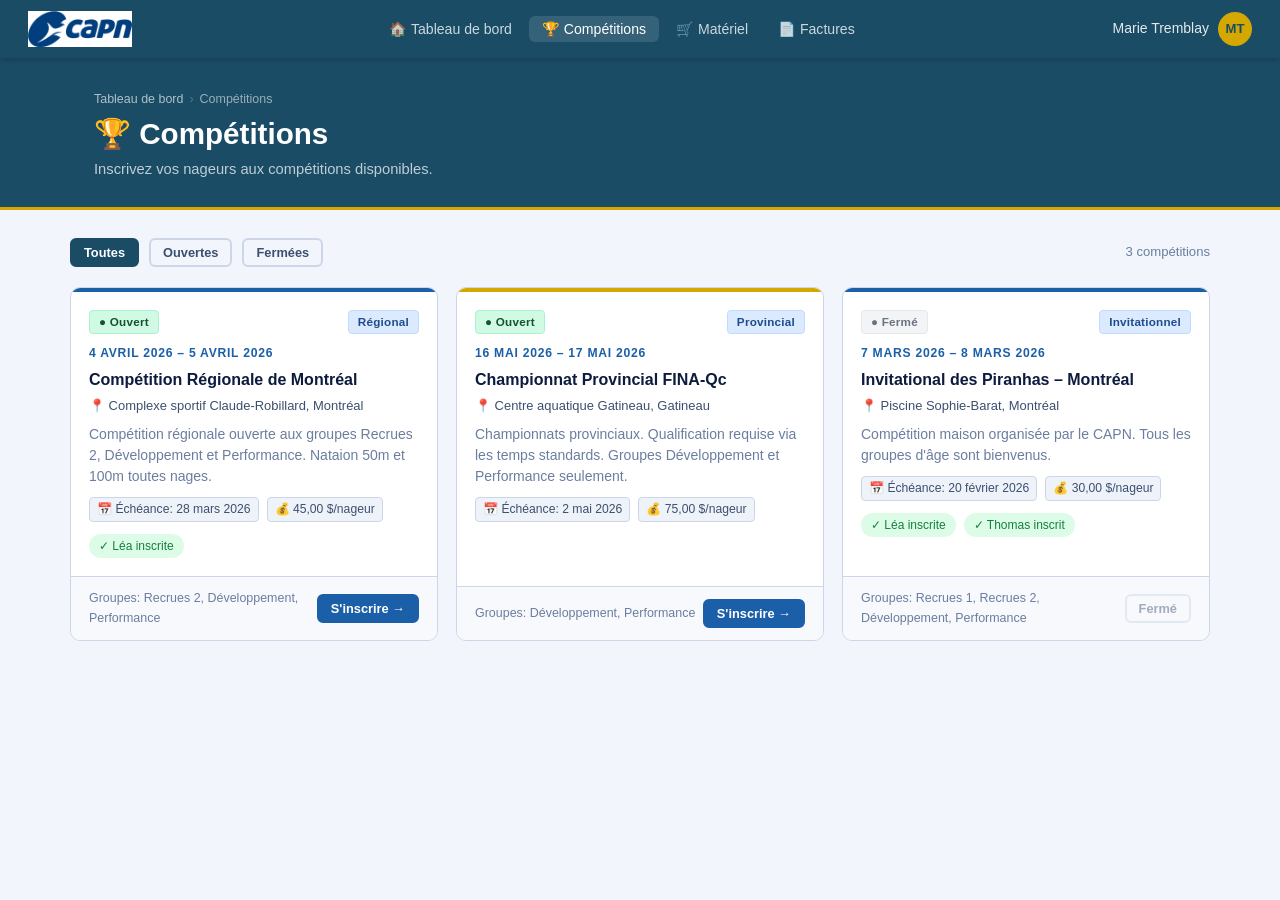
==== competitions.html @ 6d2fcdcb "Initial prototype commitment" ====
<!DOCTYPE html>
<html lang="fr">
<head>
  <meta charset="UTF-8" />
  <meta name="viewport" content="width=device-width, initial-scale=1.0" />
  <title>CAPN – Compétitions</title>
  <link rel="stylesheet" href="styles.css" />
</head>
<body>

<nav class="navbar">
  <a href="dashboard-parent.html" class="navbar-brand">
    <img src="image.png" alt="CAPN" class="navbar-logo" onerror="this.alt='🐟'; this.style.fontSize='1.5rem';" />
  </a>
  <ul class="navbar-nav">
    <li><a href="dashboard-parent.html">🏠 Tableau de bord</a></li>
    <li><a href="competitions.html" class="active">🏆 Compétitions</a></li>
    <li><a href="materiel.html">🛒 Matériel</a></li>
    <li><a href="facture.html">📄 Factures</a></li>
  </ul>
  <div class="navbar-user">
    <span class="text-sm">Marie Tremblay</span>
    <div class="avatar">MT</div>
  </div>
</nav>

<div class="page-header">
  <div class="container">
    <div class="breadcrumb">
      <a href="dashboard-parent.html">Tableau de bord</a>
      <span class="breadcrumb-sep">›</span>
      <span>Compétitions</span>
    </div>
    <h1>🏆 Compétitions</h1>
    <p>Inscrivez vos nageurs aux compétitions disponibles.</p>
  </div>
</div>

<div class="container section">
  <!-- Filtres -->
  <div style="display:flex; gap:10px; margin-bottom:20px; flex-wrap:wrap; align-items:center;">
    <button class="btn btn-navy btn-sm active-filter" onclick="filterComps('tout')" id="f-tout">Toutes</button>
    <button class="btn btn-ghost btn-sm" onclick="filterComps('ouvert')" id="f-ouvert">Ouvertes</button>
    <button class="btn btn-ghost btn-sm" onclick="filterComps('fermé')" id="f-ferme">Fermées</button>
    <div style="margin-left:auto; font-size:.82rem; color:var(--text-light);" id="filter-label">3 compétitions</div>
  </div>

  <div class="grid-3" id="competitions-grid">
    <div style="grid-column:1/-1; text-align:center; padding:40px; color:var(--text-light);">Chargement…</div>
  </div>
</div>

<!-- Modal: Inscription à une compétition -->
<div class="modal-overlay" id="modal-inscription">
  <div class="modal" style="max-width:560px;">
    <div class="modal-header">
      <h3>S'inscrire à la compétition</h3>
      <button class="modal-close" onclick="closeModal()">✕</button>
    </div>
    <div class="modal-body" id="modal-body">
      <!-- Rempli dynamiquement -->
    </div>
    <div class="modal-footer">
      <button class="btn btn-ghost" onclick="closeModal()">Annuler</button>
      <button class="btn btn-primary" id="btn-confirmer" onclick="confirmerInscription()">Confirmer l'inscription</button>
    </div>
  </div>
</div>

<!-- Modal: Confirmation -->
<div class="modal-overlay" id="modal-confirm">
  <div class="modal" style="max-width:460px;">
    <div class="modal-header">
      <h3>✅ Inscription confirmée</h3>
      <button class="modal-close" onclick="closeModal2()">✕</button>
    </div>
    <div class="modal-body" id="confirm-body"></div>
    <div class="modal-footer">
      <a href="epreuves.html" class="btn btn-primary" id="btn-epreuves-link">Choisir les épreuves →</a>
      <button class="btn btn-ghost" onclick="closeModal2(); location.reload();">Fermer</button>
    </div>
  </div>
</div>

<div class="toast-container" id="toast-container"></div>

<script src="mock-data.js"></script>
<script>
let allComps = [];
let selectedNageur = null;
let selectedComp = null;

async function loadComps() {
  allComps = await API.getCompetitions();
  renderComps(allComps);
}

function renderComps(list) {
  document.getElementById('filter-label').textContent = list.length + ' compétition' + (list.length > 1 ? 's' : '');
  const grid = document.getElementById('competitions-grid');
  if (!list.length) {
    grid.innerHTML = '<div style="grid-column:1/-1; text-align:center; padding:40px; color:var(--text-light);">Aucune compétition trouvée.</div>';
    return;
  }
  grid.innerHTML = list.map(c => {
    const isOpen = c.statut === 'ouvert';
    const leaOk  = c.inscription_nageur['n001'] === 'inscrit';
    const thomOk = c.inscription_nageur['n002'] === 'inscrit';

    return `
    <div class="comp-card ${c.niveau === 'Provincial' ? 'gold-accent' : ''}">
      <div class="comp-card-accent"></div>
      <div class="comp-card-body">
        <div style="display:flex; justify-content:space-between; align-items:flex-start; gap:8px; margin-bottom:10px;">
          <span class="badge ${isOpen ? 'badge-open' : 'badge-closed'}">${isOpen ? '● Ouvert' : '● Fermé'}</span>
          <span class="badge badge-info">${c.niveau}</span>
        </div>
        <div class="comp-date">${formatDate(c.date_debut)}${c.date_fin !== c.date_debut ? ' – ' + formatDate(c.date_fin) : ''}</div>
        <div class="comp-title">${c.nom}</div>
        <div class="comp-location">📍 ${c.lieu}</div>
        <p class="text-sm text-muted mt-8" style="line-height:1.5;">${c.description}</p>
        <div class="comp-meta">
          <div class="comp-meta-item">📅 Échéance: ${formatDate(c.echeance_inscription)}</div>
          <div class="comp-meta-item">💰 ${formatMoney(c.cout)}/nageur</div>
        </div>
        <div style="margin-top:12px; display:flex; gap:8px; flex-wrap:wrap;">
          ${leaOk  ? '<span style="font-size:.75rem; background:var(--success-bg); color:var(--success); padding:3px 10px; border-radius:20px;">✓ Léa inscrite</span>' : ''}
          ${thomOk ? '<span style="font-size:.75rem; background:var(--success-bg); color:var(--success); padding:3px 10px; border-radius:20px;">✓ Thomas inscrit</span>' : ''}
        </div>
      </div>
      <div class="comp-card-footer">
        <div style="font-size:.78rem; color:var(--text-light);">Groupes: ${c.groupes_eligible.join(', ')}</div>
        ${isOpen
          ? `<button class="btn btn-primary btn-sm" onclick="openInscription('${c.id}')">S'inscrire →</button>`
          : `<button class="btn btn-ghost btn-sm" disabled>Fermé</button>`
        }
      </div>
    </div>`;
  }).join('');
}

function filterComps(type) {
  ['tout','ouvert','ferme'].forEach(k => {
    const b = document.getElementById('f-' + k);
    b.className = 'btn btn-sm ' + (k === type ? 'btn-navy' : 'btn-ghost');
  });
  const filtered = type === 'tout' ? allComps : allComps.filter(c => c.statut === type);
  renderComps(filtered);
}

function openInscription(compId) {
  selectedComp = allComps.find(c => c.id === compId);
  if (!selectedComp) return;
  const body = document.getElementById('modal-body');
  const nageurs = CURRENT_USER.enfants.filter(n => selectedComp.groupes_eligible.includes(n.groupe));

  body.innerHTML = `
    <div style="display:flex; flex-direction:column; gap:16px;">
      <div class="alert alert-info">
        <span class="alert-icon">📅</span>
        <div>
          <strong>${selectedComp.nom}</strong><br/>
          ${formatDate(selectedComp.date_debut)} · ${selectedComp.lieu}<br/>
          <strong>Échéance d'inscription : ${formatDate(selectedComp.echeance_inscription)}</strong>
        </div>
      </div>

      <div class="form-group">
        <label class="form-label">Sélectionner le(s) nageur(s) <span class="required">*</span></label>
        <div style="display:flex; flex-direction:column; gap:8px;" id="nageur-checkboxes">
          ${nageurs.length === 0
            ? '<div class="alert alert-warning"><span class="alert-icon">⚠️</span><div>Aucun de vos nageurs n\'est éligible à cette compétition (groupe requis: ' + selectedComp.groupes_eligible.join(', ') + ').</div></div>'
            : nageurs.map(n => {
                const dejaInscrit = selectedComp.inscription_nageur[n.id] === 'inscrit';
                return `
                  <label class="check-group ${dejaInscrit ? 'selected' : ''}" style="${dejaInscrit ? 'opacity:.7;pointer-events:none;' : ''}">
                    <input type="checkbox" value="${n.id}" ${dejaInscrit ? 'checked disabled' : ''} onchange="updateNageurSelection(this)"/>
                    <div>
                      <div style="font-weight:600;">${n.prenom} ${n.nom}</div>
                      <div class="text-xs text-muted">${n.age} ans · ${n.groupe} ${dejaInscrit ? '· <span style="color:var(--success)">✓ Déjà inscrit(e)</span>' : ''}</div>
                    </div>
                    <div style="margin-left:auto; font-weight:700; color:var(--capn-teal);">${formatMoney(selectedComp.cout)}</div>
                  </label>`;
              }).join('')
          }
        </div>
      </div>

      <div class="alert alert-warning">
        <span class="alert-icon">💳</span>
        <div>Une facture sera générée et envoyée à votre courriel. Le paiement devra être effectué avant l'échéance.</div>
      </div>
    </div>`;

  document.getElementById('modal-inscription').classList.add('open');
}

function updateNageurSelection(cb) {
  const label = cb.closest('.check-group');
  label.classList.toggle('selected', cb.checked);
}

async function confirmerInscription() {
  const checked = [...document.querySelectorAll('#nageur-checkboxes input:checked:not(:disabled)')];
  if (!checked.length) { showToast('Veuillez sélectionner au moins un nageur.', 'error'); return; }
  const btn = document.getElementById('btn-confirmer');
  setLoading(btn, true);
  const results = [];
  for (const cb of checked) {
    const r = await API.inscrireCompetition(selectedComp.id, cb.value);
    const nageur = CURRENT_USER.enfants.find(n => n.id === cb.value);
    results.push({ nageur, confirmation: r.confirmationId });
  }
  setLoading(btn, false);
  document.getElementById('modal-inscription').classList.remove('open');

  const body = document.getElementById('confirm-body');
  body.innerHTML = `
    <div style="display:flex; flex-direction:column; gap:12px;">
      <div style="text-align:center; font-size:2.5rem; margin-bottom:4px;">🎉</div>
      <p class="text-sm">Votre inscription à <strong>${selectedComp.nom}</strong> est bien enregistrée !</p>
      ${results.map(r => `
        <div style="background:var(--success-bg); padding:10px 14px; border-radius:8px; font-size:.85rem;">
          <strong>${r.nageur.prenom} ${r.nageur.nom}</strong><br/>
          Confirmation : <code>${r.confirmation}</code>
        </div>`).join('')}
      <div class="alert alert-info mt-8">
        <span class="alert-icon">📧</span>
        <div>Une confirmation a été envoyée par courriel. Votre nageur devra maintenant choisir ses épreuves.</div>
      </div>
    </div>`;
  document.getElementById('modal-confirm').classList.add('open');
}

function closeModal()  { document.getElementById('modal-inscription').classList.remove('open'); }
function closeModal2() { document.getElementById('modal-confirm').classList.remove('open'); }

document.querySelectorAll('.modal-overlay').forEach(m => {
  m.addEventListener('click', e => { if (e.target === m) m.classList.remove('open'); });
});

loadComps();
</script>
</body>
</html>
---- styles.css ----
:root {
  --navy: #0D1B6B;
  --navy-dark: #091247;
  --navy-mid: #1a2d8a;
  --aqua: #1B5FA8;
  --aqua-light: #2572c4;
  --gold: #D4A800;
  --gold-dark: #B08C00;
  --gold-light: #FFF3CC;
  --capn-teal: #1A4C66;
  --bg-light: #F2F5FB;
  --bg-white: #FFFFFF;
  --text-dark: #0D1B3E;
  --text-mid: #3D4F6E;
  --text-light: #6B7E9F;
  --border: #CDD6E8;
  --border-dark: #AAB8D0;
  --success: #15803D;
  --success-bg: #DCFCE7;
  --warning: #92400E;
  --warning-bg: #FEF3C7;
  --danger: #B91C1C;
  --danger-bg: #FEE2E2;
  --info: #1E4D8C;
  --info-bg: #DBEAFE;

  --radius: 6px;
  --radius-lg: 10px;
  --shadow-sm: 0 1px 4px rgba(0, 0, 0, .08);
  --shadow: 0 3px 10px rgba(0, 0, 0, .10);
  --shadow-lg: 0 6px 20px rgba(0, 0, 0, .14);
  --transition: .18s ease;
}

*,
*::before,
*::after {
  box-sizing: border-box;
  margin: 0;
  padding: 0;
}

html {
  font-size: 16px;
  scroll-behavior: smooth;
}

body {
  font-family: 'Franklin Gothic Medium', 'Arial Narrow', Arial, sans-serif;
  background: var(--bg-light);
  color: var(--text-dark);
  line-height: 1.55;
  min-height: 100vh;
}

a {
  color: var(--aqua);
  text-decoration: none;
  transition: color var(--transition);
}

a:hover {
  color: var(--aqua-light);
  text-decoration: underline;
}

img {
  max-width: 100%;
}

h1 {
  font-size: 1.85rem;
  font-weight: 700;
  line-height: 1.25;
}

h2 {
  font-size: 1.4rem;
  font-weight: 700;
  line-height: 1.3;
}

h3 {
  font-size: 1.15rem;
  font-weight: 600;
  line-height: 1.4;
}

h4 {
  font-size: 1rem;
  font-weight: 600;
}

.text-muted {
  color: var(--text-light);
}

.text-mid {
  color: var(--text-mid);
}

.text-sm {
  font-size: .875rem;
}

.text-xs {
  font-size: .75rem;
}

.text-gold {
  color: var(--gold);
}

.text-aqua {
  color: var(--aqua);
}

.text-navy {
  color: var(--capn-teal);
}

.text-success {
  color: var(--success);
}

.text-danger {
  color: var(--danger);
}

.fw-600 {
  font-weight: 600;
}

.fw-700 {
  font-weight: 700;
}

.container {
  max-width: 1140px;
  margin: 0 auto;
  padding: 0 24px;
}

.container-sm {
  max-width: 700px;
  margin: 0 auto;
  padding: 0 24px;
}

.flex {
  display: flex;
}

.flex-col {
  flex-direction: column;
}

.align-center {
  align-items: center;
}

.justify-between {
  justify-content: space-between;
}

.gap-8 {
  gap: 8px;
}

.gap-12 {
  gap: 12px;
}

.gap-16 {
  gap: 16px;
}

.gap-24 {
  gap: 24px;
}

.mt-4 {
  margin-top: 4px;
}

.mt-8 {
  margin-top: 8px;
}

.mt-12 {
  margin-top: 12px;
}

.mt-16 {
  margin-top: 16px;
}

.mt-24 {
  margin-top: 24px;
}

.mt-32 {
  margin-top: 32px;
}

.mb-4 {
  margin-bottom: 4px;
}

.mb-8 {
  margin-bottom: 8px;
}

.mb-16 {
  margin-bottom: 16px;
}

.mb-24 {
  margin-bottom: 24px;
}

/* ── Navbar ── */
.navbar {
  background: var(--capn-teal);
  padding: 0 28px;
  height: 58px;
  display: flex;
  align-items: center;
  justify-content: space-between;
  box-shadow: 0 2px 6px rgba(0, 0, 0, .20);
  position: sticky;
  top: 0;
  z-index: 100;
}

.navbar-brand {
  display: flex;
  align-items: center;
  gap: 11px;
  text-decoration: none;
}

.navbar-logo {
  height: 36px;
  object-fit: contain;
}

.navbar-title {
  font-size: 1.05rem;
  font-weight: 700;
  color: #fff;
  letter-spacing: .2px;
}

.navbar-title span {
  color: var(--gold);
}

.navbar-nav {
  display: flex;
  align-items: center;
  gap: 4px;
  list-style: none;
}

.navbar-nav a {
  color: rgba(255, 255, 255, .78);
  font-size: .88rem;
  font-weight: 500;
  padding: 5px 13px;
  border-radius: var(--radius);
  transition: all var(--transition);
  text-decoration: none;
}

.navbar-nav a:hover {
  background: rgba(255, 255, 255, .10);
  color: #fff;
  text-decoration: none;
}

.navbar-nav a.active {
  background: rgba(255, 255, 255, .12);
  color: #fff;
}

.navbar-user {
  display: flex;
  align-items: center;
  gap: 9px;
  color: rgba(255, 255, 255, .88);
  font-size: .84rem;
  font-weight: 500;
}

.avatar {
  width: 34px;
  height: 34px;
  border-radius: 50%;
  background: var(--gold);
  color: var(--capn-teal);
  display: flex;
  align-items: center;
  justify-content: center;
  font-weight: 700;
  font-size: .82rem;
  flex-shrink: 0;
}

/* ── Page Header ── */
.page-header {
  background: var(--capn-teal);
  padding: 32px 0 26px;
  color: #fff;
  border-bottom: 3px solid var(--gold);
}

.page-header h1 {
  color: #fff;
}

.page-header p {
  color: rgba(255, 255, 255, .72);
  margin-top: 5px;
  font-size: .92rem;
}

.breadcrumb {
  font-size: .78rem;
  color: rgba(255, 255, 255, .55);
  margin-bottom: 7px;
  display: flex;
  gap: 6px;
  align-items: center;
}

.breadcrumb a {
  color: rgba(255, 255, 255, .65);
  text-decoration: none;
}

.breadcrumb a:hover {
  color: var(--gold);
  text-decoration: none;
}

.breadcrumb-sep {
  opacity: .45;
}

/* ── Cards ── */
.card {
  background: var(--bg-white);
  border-radius: var(--radius-lg);
  box-shadow: var(--shadow-sm);
  border: 1px solid var(--border);
  overflow: hidden;
}

.card-body {
  padding: 22px;
}

.card-header {
  padding: 13px 22px;
  border-bottom: 1px solid var(--border);
  font-weight: 600;
  font-size: .93rem;
  background: #F7F9FD;
  display: flex;
  align-items: center;
  justify-content: space-between;
}

/* ── Stat Cards ── */
.stat-card {
  background: var(--bg-white);
  border-radius: var(--radius-lg);
  box-shadow: var(--shadow-sm);
  border: 1px solid var(--border);
  padding: 18px 20px;
  display: flex;
  align-items: center;
  gap: 14px;
  transition: box-shadow var(--transition);
}

.stat-card:hover {
  box-shadow: var(--shadow);
}

.stat-icon {
  width: 48px;
  height: 48px;
  border-radius: var(--radius);
  display: flex;
  align-items: center;
  justify-content: center;
  font-size: 1.3rem;
  flex-shrink: 0;
}

.stat-icon.navy {
  background: #DDE4F5;
  color: var(--capn-teal);
}

.stat-icon.aqua {
  background: #D6E9FA;
  color: var(--aqua);
}

.stat-icon.gold {
  background: #FFF3CC;
  color: var(--gold-dark);
}

.stat-icon.green {
  background: #D1FAE5;
  color: var(--success);
}

.stat-label {
  font-size: .74rem;
  color: var(--text-light);
  font-weight: 600;
  text-transform: uppercase;
  letter-spacing: .06em;
}

.stat-value {
  font-size: 1.55rem;
  font-weight: 700;
  color: var(--text-dark);
  line-height: 1.1;
  margin-top: 2px;
}

.stat-sub {
  font-size: .76rem;
  color: var(--text-mid);
  margin-top: 2px;
}

/* ── Buttons ── */
.btn {
  display: inline-flex;
  align-items: center;
  gap: 7px;
  padding: 9px 18px;
  border-radius: var(--radius);
  font-family: inherit;
  font-size: .88rem;
  font-weight: 600;
  cursor: pointer;
  border: 2px solid transparent;
  transition: all var(--transition);
  text-decoration: none;
  white-space: nowrap;
}

.btn:hover {
  text-decoration: none;
}

.btn-primary {
  background: var(--aqua);
  color: #fff;
  border-color: var(--aqua);
}

.btn-primary:hover {
  background: var(--aqua-light);
  border-color: var(--aqua-light);
  color: #fff;
}

.btn-navy {
  background: var(--capn-teal);
  color: #fff;
  border-color: var(--capn-teal);
}

.btn-navy:hover {
  background: var(--navy-mid);
  border-color: var(--navy-mid);
  color: #fff;
}

.btn-gold {
  background: var(--gold);
  color: var(--capn-teal);
  border-color: var(--gold);
}

.btn-gold:hover {
  background: var(--gold-dark);
  border-color: var(--gold-dark);
  color: var(--capn-teal);
}

.btn-outline {
  background: transparent;
  color: var(--aqua);
  border-color: var(--aqua);
}

.btn-outline:hover {
  background: var(--aqua);
  color: #fff;
}

.btn-danger {
  background: var(--danger);
  color: #fff;
  border-color: var(--danger);
}

.btn-danger:hover {
  background: #991B1B;
  border-color: #991B1B;
  color: #fff;
}

.btn-ghost {
  background: transparent;
  color: var(--text-mid);
  border-color: var(--border);
}

.btn-ghost:hover {
  background: var(--bg-light);
  border-color: var(--border-dark);
}

.btn-sm {
  padding: 5px 12px;
  font-size: .8rem;
}

.btn-lg {
  padding: 11px 24px;
  font-size: .95rem;
}

.btn-full {
  width: 100%;
  justify-content: center;
}

.btn:disabled {
  opacity: .45;
  pointer-events: none;
}

/* Google SSO button */
.btn-google {
  background: #fff;
  color: #3C4043;
  border: 2px solid #DADCE0;
  font-weight: 500;
}

.btn-google:hover {
  background: #F8F9FA;
  border-color: #BBBFC4;
}

.btn-google img {
  width: 20px;
  height: 20px;
}

/* ── Badges ── */
.badge {
  display: inline-flex;
  align-items: center;
  gap: 3px;
  padding: 2px 9px;
  border-radius: 4px;
  font-size: .73rem;
  font-weight: 600;
  letter-spacing: .02em;
}

.badge-open {
  background: #D1FAE5;
  color: #14532D;
  border: 1px solid #A7F3D0;
}

.badge-pending {
  background: var(--warning-bg);
  color: var(--warning);
  border: 1px solid #FDE68A;
}

.badge-closed {
  background: #F3F4F6;
  color: #6B7280;
  border: 1px solid #E5E7EB;
}

.badge-paid {
  background: #D1FAE5;
  color: #14532D;
  border: 1px solid #A7F3D0;
}

.badge-unpaid {
  background: var(--danger-bg);
  color: var(--danger);
  border: 1px solid #FECACA;
}

.badge-info {
  background: var(--info-bg);
  color: var(--info);
  border: 1px solid #BFDBFE;
}

.badge-gold {
  background: var(--gold-light);
  color: var(--gold-dark);
  border: 1px solid #FDE68A;
}

/* ── Forms ── */
.form-group {
  display: flex;
  flex-direction: column;
  gap: 5px;
}

.form-label {
  font-size: .85rem;
  font-weight: 600;
  color: var(--text-dark);
}

.form-label .required {
  color: var(--danger);
  margin-left: 2px;
}

.form-control {
  width: 100%;
  padding: 8px 12px;
  border: 1.5px solid var(--border);
  border-radius: var(--radius);
  font-family: inherit;
  font-size: .88rem;
  color: var(--text-dark);
  background: #fff;
  transition: border-color var(--transition);
  outline: none;
}

.form-control:focus {
  border-color: var(--aqua);
}

.form-control::placeholder {
  color: var(--text-light);
}

textarea.form-control {
  resize: vertical;
  min-height: 80px;
}

.form-hint {
  font-size: .75rem;
  color: var(--text-light);
}

.form-row {
  display: grid;
  grid-template-columns: 1fr 1fr;
  gap: 14px;
}

/* Checkbox / Radio custom */
.check-group {
  display: flex;
  align-items: flex-start;
  gap: 10px;
  padding: 11px 13px;
  border-radius: var(--radius);
  border: 1.5px solid var(--border);
  cursor: pointer;
  transition: border-color var(--transition), background var(--transition);
}

.check-group:hover {
  border-color: var(--aqua);
  background: #EBF5FF;
}

.check-group.selected {
  border-color: var(--aqua);
  background: #EBF5FF;
}

.check-group input[type="checkbox"],
.check-group input[type="radio"] {
  accent-color: var(--aqua);
  width: 17px;
  height: 17px;
  flex-shrink: 0;
  margin-top: 1px;
}

/* ── Dividers ── */
.divider {
  display: flex;
  align-items: center;
  gap: 14px;
  color: var(--text-light);
  font-size: .8rem;
  margin: 18px 0;
}

.divider::before,
.divider::after {
  content: '';
  flex: 1;
  height: 1px;
  background: var(--border);
}

/* ── Grids ── */
.grid-2 {
  display: grid;
  grid-template-columns: repeat(2, 1fr);
  gap: 18px;
}

.grid-3 {
  display: grid;
  grid-template-columns: repeat(3, 1fr);
  gap: 18px;
}

.grid-4 {
  display: grid;
  grid-template-columns: repeat(4, 1fr);
  gap: 14px;
}

/* ── Table ── */
.table-wrap {
  overflow-x: auto;
}

table.capn-table {
  width: 100%;
  border-collapse: collapse;
  font-size: .86rem;
}

.capn-table th {
  background: #F7F9FD;
  color: var(--text-mid);
  font-weight: 600;
  padding: 9px 13px;
  text-align: left;
  border-bottom: 2px solid var(--border);
  white-space: nowrap;
  font-size: .76rem;
  text-transform: uppercase;
  letter-spacing: .05em;
}

.capn-table td {
  padding: 11px 13px;
  border-bottom: 1px solid var(--border);
  vertical-align: middle;
}

.capn-table tr:last-child td {
  border-bottom: none;
}

.capn-table tr:hover td {
  background: #F7F9FD;
}

/* ── Alert ── */
.alert {
  padding: 12px 16px;
  border-radius: var(--radius);
  font-size: .855rem;
  display: flex;
  align-items: flex-start;
  gap: 9px;
  border: 1px solid transparent;
}

.alert-info {
  background: var(--info-bg);
  color: var(--info);
  border-color: #BFDBFE;
}

.alert-success {
  background: #D1FAE5;
  color: #14532D;
  border-color: #A7F3D0;
}

.alert-warning {
  background: var(--warning-bg);
  color: var(--warning);
  border-color: #FDE68A;
}

.alert-danger {
  background: var(--danger-bg);
  color: var(--danger);
  border-color: #FECACA;
}

.alert-icon {
  font-size: 1rem;
  flex-shrink: 0;
  margin-top: 1px;
}

/* ── Modal ── */
.modal-overlay {
  position: fixed;
  inset: 0;
  background: rgba(0, 0, 0, .42);
  display: flex;
  align-items: center;
  justify-content: center;
  z-index: 999;
  padding: 20px;
  opacity: 0;
  pointer-events: none;
  transition: opacity var(--transition);
}

.modal-overlay.open {
  opacity: 1;
  pointer-events: all;
}

.modal {
  background: #fff;
  border-radius: var(--radius-lg);
  width: 100%;
  max-width: 540px;
  box-shadow: var(--shadow-lg);
  transform: translateY(16px);
  transition: transform var(--transition);
}

.modal-overlay.open .modal {
  transform: translateY(0);
}

.modal-header {
  padding: 18px 22px 14px;
  border-bottom: 1px solid var(--border);
  display: flex;
  align-items: center;
  justify-content: space-between;
}

.modal-body {
  padding: 22px;
}

.modal-footer {
  padding: 14px 22px;
  border-top: 1px solid var(--border);
  display: flex;
  justify-content: flex-end;
  gap: 9px;
}

.modal-close {
  background: none;
  border: none;
  font-size: 1.3rem;
  cursor: pointer;
  color: var(--text-light);
  padding: 3px;
  line-height: 1;
}

.modal-close:hover {
  color: var(--danger);
}

/* ── Tabs ── */
.tabs {
  display: flex;
  gap: 2px;
  border-bottom: 2px solid var(--border);
  margin-bottom: 22px;
}

.tab-btn {
  padding: 9px 16px;
  border: none;
  background: none;
  font-family: inherit;
  font-size: .87rem;
  font-weight: 600;
  color: var(--text-mid);
  cursor: pointer;
  border-bottom: 2px solid transparent;
  margin-bottom: -2px;
  transition: all var(--transition);
  border-radius: var(--radius) var(--radius) 0 0;
}

.tab-btn:hover {
  color: var(--aqua);
  background: rgba(27, 95, 168, .05);
}

.tab-btn.active {
  color: var(--aqua);
  border-bottom-color: var(--aqua);
}

/* ── Steps ── */
.step-bar {
  display: flex;
  gap: 0;
  margin-bottom: 28px;
}

.step {
  flex: 1;
  text-align: center;
  position: relative;
  font-size: .76rem;
  font-weight: 600;
  color: var(--text-light);
}

.step::before {
  content: attr(data-n);
  display: block;
  width: 28px;
  height: 28px;
  border-radius: 50%;
  background: var(--border);
  color: var(--text-mid);
  font-size: .8rem;
  font-weight: 700;
  line-height: 28px;
  margin: 0 auto 5px;
  transition: all var(--transition);
  position: relative;
  z-index: 1;
  border: 2px solid var(--border);
}

.step::after {
  content: '';
  position: absolute;
  top: 14px;
  left: calc(50% + 14px);
  right: calc(-50% + 14px);
  height: 2px;
  background: var(--border);
}

.step:last-child::after {
  display: none;
}

.step.done::before {
  background: var(--success);
  color: #fff;
  content: '✓';
  border-color: var(--success);
}

.step.active::before {
  background: var(--aqua);
  color: #fff;
  border-color: var(--aqua);
}

.step.active {
  color: var(--aqua);
}

.step.done {
  color: var(--success);
}

/* ── Épreuve cards ── */
.epreuve-card {
  border: 1.5px solid var(--border);
  border-radius: var(--radius);
  padding: 12px 15px;
  cursor: pointer;
  transition: border-color var(--transition), background var(--transition);
  display: flex;
  justify-content: space-between;
  align-items: center;
  background: #fff;
}

.epreuve-card:hover {
  border-color: var(--aqua);
  background: #F0F6FF;
}

.epreuve-card.selected {
  border-color: var(--aqua);
  background: #EBF5FF;
}

.epreuve-card.selected .epreuve-check {
  opacity: 1;
}

.epreuve-card.disabled-ep {
  opacity: .45;
  pointer-events: none;
}

.epreuve-title {
  font-weight: 600;
  font-size: .88rem;
}

.epreuve-meta {
  font-size: .76rem;
  color: var(--text-light);
  margin-top: 2px;
}

.epreuve-check {
  width: 20px;
  height: 20px;
  border-radius: 50%;
  background: var(--aqua);
  color: #fff;
  display: flex;
  align-items: center;
  justify-content: center;
  font-size: .7rem;
  opacity: 0;
  transition: opacity var(--transition);
}

/* ── Product cards ── */
.product-card {
  background: #fff;
  border: 1.5px solid var(--border);
  border-radius: var(--radius-lg);
  overflow: hidden;
  transition: box-shadow var(--transition), border-color var(--transition);
  display: flex;
  flex-direction: column;
}

.product-card:hover {
  box-shadow: var(--shadow);
  border-color: var(--border-dark);
}

.product-img {
  height: 140px;
  display: flex;
  align-items: center;
  justify-content: center;
  font-size: 3.2rem;
  background: #EAF0FA;
  border-bottom: 1px solid var(--border);
}

.product-body {
  padding: 13px 15px;
  flex: 1;
  display: flex;
  flex-direction: column;
  gap: 5px;
}

.product-name {
  font-weight: 700;
  font-size: .92rem;
}

.product-desc {
  font-size: .78rem;
  color: var(--text-light);
  flex: 1;
}

.product-price {
  font-size: 1.1rem;
  font-weight: 700;
  color: var(--capn-teal);
}

.product-price span {
  font-size: .76rem;
  font-weight: 400;
  color: var(--text-light);
}

.product-footer {
  padding: 11px 15px;
  border-top: 1px solid var(--border);
}

/* ── Sidebar Layout ── */
.layout-with-sidebar {
  display: grid;
  grid-template-columns: 1fr 300px;
  gap: 22px;
  align-items: start;
}

.cart-sidebar {
  background: #fff;
  border: 1.5px solid var(--border);
  border-radius: var(--radius-lg);
  position: sticky;
  top: 74px;
  overflow: hidden;
}

.cart-header {
  background: var(--capn-teal);
  color: #fff;
  padding: 13px 18px;
  font-weight: 700;
  font-size: .9rem;
  display: flex;
  align-items: center;
  gap: 8px;
}

.cart-items {
  padding: 0;
  list-style: none;
}

.cart-item {
  padding: 10px 18px;
  border-bottom: 1px solid var(--border);
  display: flex;
  justify-content: space-between;
  align-items: center;
  gap: 8px;
  font-size: .85rem;
}

.cart-item-name {
  font-weight: 500;
  flex: 1;
}

.cart-item-price {
  color: var(--text-mid);
  white-space: nowrap;
}

.cart-item-remove {
  background: none;
  border: none;
  color: var(--text-light);
  cursor: pointer;
  font-size: .95rem;
  padding: 2px 4px;
  border-radius: 3px;
}

.cart-item-remove:hover {
  color: var(--danger);
  background: var(--danger-bg);
}

.cart-total {
  padding: 13px 18px;
  border-top: 2px solid var(--border);
  display: flex;
  justify-content: space-between;
  font-weight: 700;
  font-size: .95rem;
}

.cart-empty {
  padding: 28px 18px;
  text-align: center;
  color: var(--text-light);
  font-size: .85rem;
}

/* ── Invoice ── */
.invoice-header {
  background: var(--capn-teal);
  color: #fff;
  padding: 28px;
  border-radius: var(--radius-lg) var(--radius-lg) 0 0;
  border-bottom: 3px solid var(--gold);
}

.invoice-grid {
  display: grid;
  grid-template-columns: 1fr 1fr;
  gap: 20px;
  padding: 22px 28px;
}

.invoice-label {
  font-size: .73rem;
  text-transform: uppercase;
  letter-spacing: .05em;
  color: var(--text-light);
  font-weight: 600;
}

.invoice-value {
  font-size: .92rem;
  font-weight: 500;
  margin-top: 2px;
}

.invoice-items {
  padding: 0 28px 22px;
}

.invoice-total-row {
  padding: 14px 28px;
  border-top: 2px solid var(--border);
  background: #F7F9FD;
  border-radius: 0 0 var(--radius-lg) var(--radius-lg);
}

/* ── Toast ── */
.toast-container {
  position: fixed;
  bottom: 22px;
  right: 22px;
  display: flex;
  flex-direction: column;
  gap: 8px;
  z-index: 1000;
}

.toast {
  background: var(--capn-teal);
  color: #fff;
  padding: 12px 18px;
  border-radius: var(--radius);
  font-size: .85rem;
  font-weight: 500;
  box-shadow: var(--shadow-lg);
  display: flex;
  align-items: center;
  gap: 9px;
  animation: slideIn .25s ease;
  max-width: 310px;
  border-left: 3px solid var(--gold);
}

.toast.success {
  background: var(--success);
  border-left-color: #A7F3D0;
}

.toast.error {
  background: var(--danger);
  border-left-color: #FECACA;
}

@keyframes slideIn {
  from {
    transform: translateX(100%);
    opacity: 0;
  }

  to {
    transform: translateX(0);
    opacity: 1;
  }
}

/* ── Competition cards ── */
.comp-card {
  background: #fff;
  border: 1.5px solid var(--border);
  border-radius: var(--radius-lg);
  overflow: hidden;
  display: flex;
  flex-direction: column;
  transition: box-shadow var(--transition), border-color var(--transition);
}

.comp-card:hover {
  box-shadow: var(--shadow);
  border-color: var(--border-dark);
}

.comp-card-accent {
  height: 4px;
  background: var(--aqua);
}

.comp-card.gold-accent .comp-card-accent {
  background: var(--gold);
}

.comp-card-body {
  padding: 18px;
  flex: 1;
}

.comp-card-footer {
  padding: 12px 18px;
  border-top: 1px solid var(--border);
  display: flex;
  justify-content: space-between;
  align-items: center;
  background: #F7F9FD;
}

.comp-date {
  font-size: .76rem;
  font-weight: 700;
  text-transform: uppercase;
  letter-spacing: .06em;
  color: var(--aqua);
  margin-bottom: 5px;
}

.comp-title {
  font-size: 1rem;
  font-weight: 700;
  margin-bottom: 3px;
}

.comp-location {
  font-size: .81rem;
  color: var(--text-mid);
  display: flex;
  align-items: center;
  gap: 3px;
}

.comp-meta {
  margin-top: 10px;
  display: flex;
  gap: 8px;
  flex-wrap: wrap;
}

.comp-meta-item {
  font-size: .76rem;
  color: var(--text-mid);
  display: flex;
  align-items: center;
  gap: 3px;
  background: #EEF3FA;
  padding: 2px 7px;
  border-radius: 4px;
  border: 1px solid var(--border);
}

/* ── Login page ── */
.login-page {
  min-height: 100vh;
  display: flex;
  background: var(--bg-light);
}

.login-left {
  flex: 1;
  display: flex;
  align-items: center;
  justify-content: center;
  flex-direction: column;
  padding: 56px 40px;
  background: var(--capn-teal);
  color: #fff;
}

.login-right {
  width: 460px;
  background: #fff;
  display: flex;
  align-items: center;
  justify-content: center;
  padding: 48px 46px;
  box-shadow: -4px 0 20px rgba(0, 0, 0, .12);
  border-left: 1px solid var(--border);
}

.login-logo {
  width: 100px;
  height: 100px;
  object-fit: contain;
  margin-bottom: 22px;
}

.login-tagline {
  font-size: 1.8rem;
  font-weight: 700;
  line-height: 1.2;
  text-align: center;
  max-width: 340px;
}

.login-tagline span {
  color: var(--gold);
}

.login-sub {
  color: rgba(255, 255, 255, .65);
  text-align: center;
  max-width: 290px;
  font-size: .88rem;
  margin-top: 10px;
}

.login-form-box {
  width: 100%;
  max-width: 340px;
}

.code-input {
  font-size: 1.4rem;
  font-weight: 700;
  text-align: center;
  letter-spacing: .3em;
  text-transform: uppercase;
}

/* ── Misc ── */
.text-center {
  text-align: center;
}

.text-right {
  text-align: right;
}

.w-full {
  width: 100%;
}

.hidden {
  display: none !important;
}

.section {
  padding: 28px 0;
}

.section-title {
  font-size: 1.05rem;
  font-weight: 700;
  margin-bottom: 14px;
  display: flex;
  align-items: center;
  gap: 10px;
  padding-bottom: 8px;
  border-bottom: 2px solid var(--border);
}

/* ── Scrollbar ── */
::-webkit-scrollbar {
  width: 5px;
  height: 5px;
}

::-webkit-scrollbar-track {
  background: transparent;
}

::-webkit-scrollbar-thumb {
  background: var(--border);
  border-radius: 3px;
}

::-webkit-scrollbar-thumb:hover {
  background: var(--border-dark);
}

/* ── Responsive ── */
@media (max-width: 900px) {
  .login-left {
    display: none;
  }

  .login-right {
    width: 100%;
  }

  .grid-3 {
    grid-template-columns: repeat(2, 1fr);
  }

  .grid-4 {
    grid-template-columns: repeat(2, 1fr);
  }

  .layout-with-sidebar {
    grid-template-columns: 1fr;
  }

  .cart-sidebar {
    position: static;
  }

  .form-row {
    grid-template-columns: 1fr;
  }

  .navbar {
    padding: 0 14px;
  }
}

@media (max-width: 600px) {
  .grid-2 {
    grid-template-columns: 1fr;
  }

  .grid-3 {
    grid-template-columns: 1fr;
  }
}
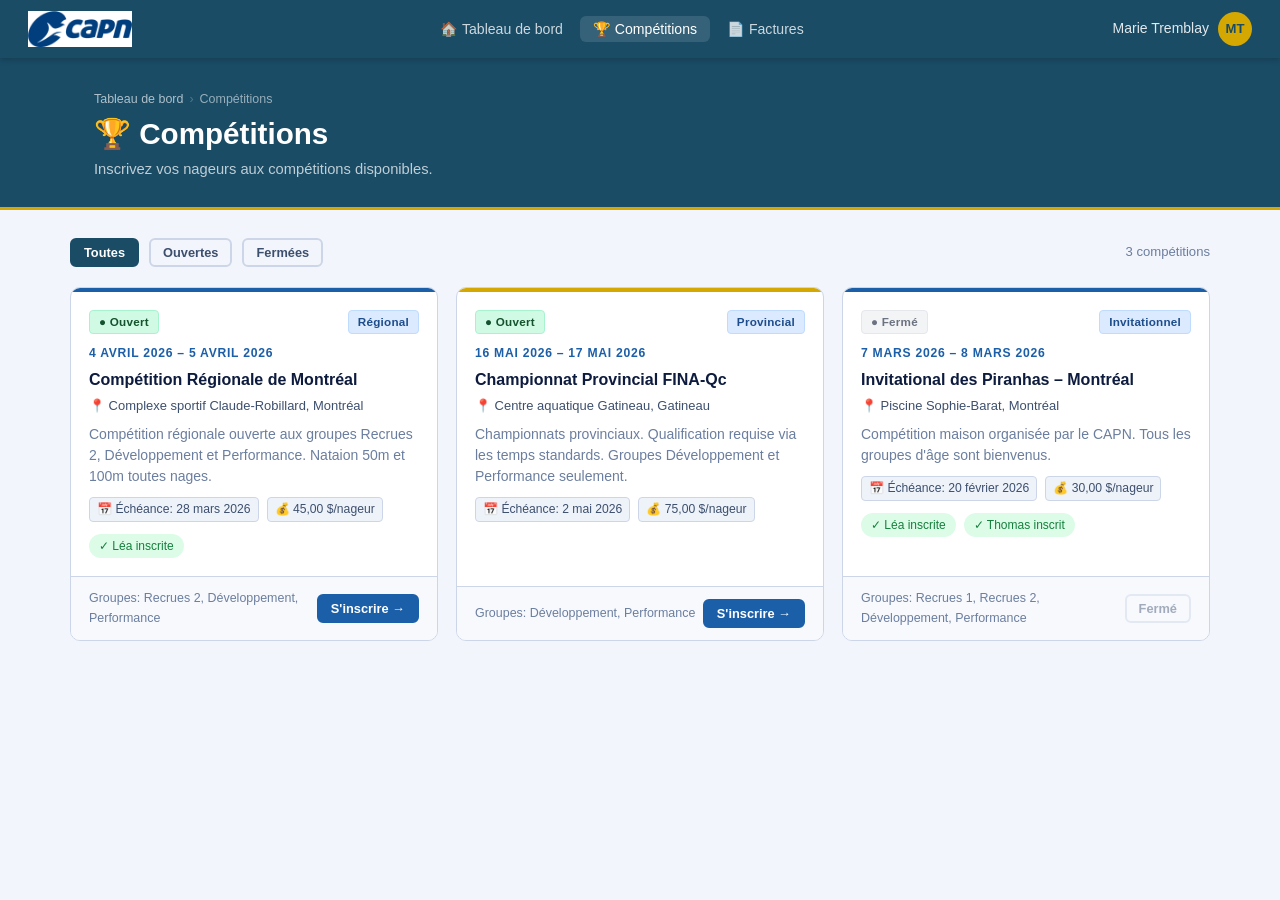
==== commit e5965048: "Simplified prototype according to SRS elements (CU05, CU06, US-04, US-06, EF-06, EF-07, EF-08)" ====
--- a/competitions.html
+++ b/competitions.html
@@ -15,7 +15,6 @@
   <ul class="navbar-nav">
     <li><a href="dashboard-parent.html">🏠 Tableau de bord</a></li>
     <li><a href="competitions.html" class="active">🏆 Compétitions</a></li>
-    <li><a href="materiel.html">🛒 Matériel</a></li>
     <li><a href="facture.html">📄 Factures</a></li>
   </ul>
   <div class="navbar-user">
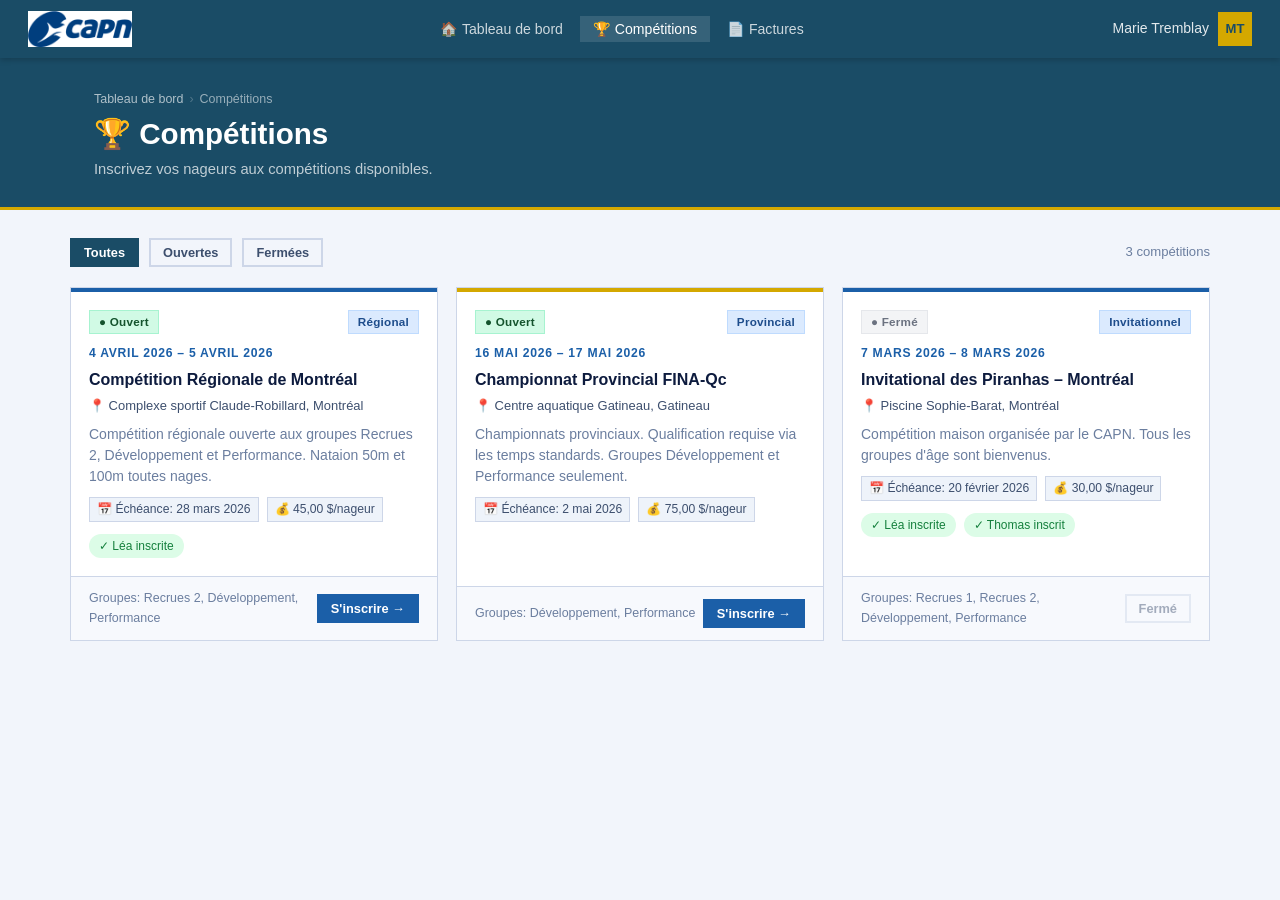
==== commit a7382915: "Removed all comments from HTML, JS, and CSS files." ====
--- a/competitions.html
+++ b/competitions.html
@@ -36,7 +36,7 @@
 </div>
 
 <div class="container section">
-  <!-- Filtres -->
+
   <div style="display:flex; gap:10px; margin-bottom:20px; flex-wrap:wrap; align-items:center;">
     <button class="btn btn-navy btn-sm active-filter" onclick="filterComps('tout')" id="f-tout">Toutes</button>
     <button class="btn btn-ghost btn-sm" onclick="filterComps('ouvert')" id="f-ouvert">Ouvertes</button>
@@ -49,7 +49,7 @@
   </div>
 </div>
 
-<!-- Modal: Inscription à une compétition -->
+
 <div class="modal-overlay" id="modal-inscription">
   <div class="modal" style="max-width:560px;">
     <div class="modal-header">
@@ -57,7 +57,7 @@
       <button class="modal-close" onclick="closeModal()">✕</button>
     </div>
     <div class="modal-body" id="modal-body">
-      <!-- Rempli dynamiquement -->
+
     </div>
     <div class="modal-footer">
       <button class="btn btn-ghost" onclick="closeModal()">Annuler</button>
@@ -66,7 +66,7 @@
   </div>
 </div>
 
-<!-- Modal: Confirmation -->
+
 <div class="modal-overlay" id="modal-confirm">
   <div class="modal" style="max-width:460px;">
     <div class="modal-header">
--- a/styles.css
+++ b/styles.css
@@ -219,7 +219,7 @@
   margin-bottom: 24px;
 }
 
-/* ── Navbar ── */
+
 .navbar {
   background: var(--capn-teal);
   padding: 0 28px;
@@ -268,7 +268,6 @@
   font-size: .88rem;
   font-weight: 500;
   padding: 5px 13px;
-  border-radius: var(--radius);
   transition: all var(--transition);
   text-decoration: none;
 }
@@ -296,7 +295,6 @@
 .avatar {
   width: 34px;
   height: 34px;
-  border-radius: 50%;
   background: var(--gold);
   color: var(--capn-teal);
   display: flex;
@@ -307,7 +305,7 @@
   flex-shrink: 0;
 }
 
-/* ── Page Header ── */
+
 .page-header {
   background: var(--capn-teal);
   padding: 32px 0 26px;
@@ -348,10 +346,9 @@
   opacity: .45;
 }
 
-/* ── Cards ── */
+
 .card {
   background: var(--bg-white);
-  border-radius: var(--radius-lg);
   box-shadow: var(--shadow-sm);
   border: 1px solid var(--border);
   overflow: hidden;
@@ -364,18 +361,17 @@
 .card-header {
   padding: 13px 22px;
   border-bottom: 1px solid var(--border);
-  font-weight: 600;
-  font-size: .93rem;
+  font-weight: 800;
+  font-size: 1.2rem;
   background: #F7F9FD;
   display: flex;
   align-items: center;
   justify-content: space-between;
 }
 
-/* ── Stat Cards ── */
+
 .stat-card {
   background: var(--bg-white);
-  border-radius: var(--radius-lg);
   box-shadow: var(--shadow-sm);
   border: 1px solid var(--border);
   padding: 18px 20px;
@@ -392,7 +388,6 @@
 .stat-icon {
   width: 48px;
   height: 48px;
-  border-radius: var(--radius);
   display: flex;
   align-items: center;
   justify-content: center;
@@ -442,13 +437,12 @@
   margin-top: 2px;
 }
 
-/* ── Buttons ── */
+
 .btn {
   display: inline-flex;
   align-items: center;
   gap: 7px;
   padding: 9px 18px;
-  border-radius: var(--radius);
   font-family: inherit;
   font-size: .88rem;
   font-weight: 600;
@@ -553,7 +547,7 @@
   pointer-events: none;
 }
 
-/* Google SSO button */
+
 .btn-google {
   background: #fff;
   color: #3C4043;
@@ -571,13 +565,12 @@
   height: 20px;
 }
 
-/* ── Badges ── */
+
 .badge {
   display: inline-flex;
   align-items: center;
   gap: 3px;
   padding: 2px 9px;
-  border-radius: 4px;
   font-size: .73rem;
   font-weight: 600;
   letter-spacing: .02em;
@@ -625,7 +618,7 @@
   border: 1px solid #FDE68A;
 }
 
-/* ── Forms ── */
+
 .form-group {
   display: flex;
   flex-direction: column;
@@ -647,7 +640,6 @@
   width: 100%;
   padding: 8px 12px;
   border: 1.5px solid var(--border);
-  border-radius: var(--radius);
   font-family: inherit;
   font-size: .88rem;
   color: var(--text-dark);
@@ -680,13 +672,12 @@
   gap: 14px;
 }
 
-/* Checkbox / Radio custom */
+
 .check-group {
   display: flex;
   align-items: flex-start;
   gap: 10px;
   padding: 11px 13px;
-  border-radius: var(--radius);
   border: 1.5px solid var(--border);
   cursor: pointer;
   transition: border-color var(--transition), background var(--transition);
@@ -711,7 +702,7 @@
   margin-top: 1px;
 }
 
-/* ── Dividers ── */
+
 .divider {
   display: flex;
   align-items: center;
@@ -729,7 +720,7 @@
   background: var(--border);
 }
 
-/* ── Grids ── */
+
 .grid-2 {
   display: grid;
   grid-template-columns: repeat(2, 1fr);
@@ -748,7 +739,7 @@
   gap: 14px;
 }
 
-/* ── Table ── */
+
 .table-wrap {
   overflow-x: auto;
 }
@@ -786,10 +777,9 @@
   background: #F7F9FD;
 }
 
-/* ── Alert ── */
+
 .alert {
   padding: 12px 16px;
-  border-radius: var(--radius);
   font-size: .855rem;
   display: flex;
   align-items: flex-start;
@@ -827,7 +817,7 @@
   margin-top: 1px;
 }
 
-/* ── Modal ── */
+
 .modal-overlay {
   position: fixed;
   inset: 0;
@@ -849,7 +839,6 @@
 
 .modal {
   background: #fff;
-  border-radius: var(--radius-lg);
   width: 100%;
   max-width: 540px;
   box-shadow: var(--shadow-lg);
@@ -895,7 +884,7 @@
   color: var(--danger);
 }
 
-/* ── Tabs ── */
+
 .tabs {
   display: flex;
   gap: 2px;
@@ -915,7 +904,6 @@
   border-bottom: 2px solid transparent;
   margin-bottom: -2px;
   transition: all var(--transition);
-  border-radius: var(--radius) var(--radius) 0 0;
 }
 
 .tab-btn:hover {
@@ -928,7 +916,7 @@
   border-bottom-color: var(--aqua);
 }
 
-/* ── Steps ── */
+
 .step-bar {
   display: flex;
   gap: 0;
@@ -949,7 +937,6 @@
   display: block;
   width: 28px;
   height: 28px;
-  border-radius: 50%;
   background: var(--border);
   color: var(--text-mid);
   font-size: .8rem;
@@ -997,10 +984,9 @@
   color: var(--success);
 }
 
-/* ── Épreuve cards ── */
+
 .epreuve-card {
   border: 1.5px solid var(--border);
-  border-radius: var(--radius);
   padding: 12px 15px;
   cursor: pointer;
   transition: border-color var(--transition), background var(--transition);
@@ -1043,7 +1029,6 @@
 .epreuve-check {
   width: 20px;
   height: 20px;
-  border-radius: 50%;
   background: var(--aqua);
   color: #fff;
   display: flex;
@@ -1054,11 +1039,10 @@
   transition: opacity var(--transition);
 }
 
-/* ── Product cards ── */
+
 .product-card {
   background: #fff;
   border: 1.5px solid var(--border);
-  border-radius: var(--radius-lg);
   overflow: hidden;
   transition: box-shadow var(--transition), border-color var(--transition);
   display: flex;
@@ -1116,7 +1100,7 @@
   border-top: 1px solid var(--border);
 }
 
-/* ── Sidebar Layout ── */
+
 .layout-with-sidebar {
   display: grid;
   grid-template-columns: 1fr 300px;
@@ -1127,7 +1111,6 @@
 .cart-sidebar {
   background: #fff;
   border: 1.5px solid var(--border);
-  border-radius: var(--radius-lg);
   position: sticky;
   top: 74px;
   overflow: hidden;
@@ -1176,7 +1159,6 @@
   cursor: pointer;
   font-size: .95rem;
   padding: 2px 4px;
-  border-radius: 3px;
 }
 
 .cart-item-remove:hover {
@@ -1200,12 +1182,11 @@
   font-size: .85rem;
 }
 
-/* ── Invoice ── */
+
 .invoice-header {
   background: var(--capn-teal);
   color: #fff;
   padding: 28px;
-  border-radius: var(--radius-lg) var(--radius-lg) 0 0;
   border-bottom: 3px solid var(--gold);
 }
 
@@ -1238,10 +1219,9 @@
   padding: 14px 28px;
   border-top: 2px solid var(--border);
   background: #F7F9FD;
-  border-radius: 0 0 var(--radius-lg) var(--radius-lg);
-}
-
-/* ── Toast ── */
+}
+
+
 .toast-container {
   position: fixed;
   bottom: 22px;
@@ -1256,7 +1236,6 @@
   background: var(--capn-teal);
   color: #fff;
   padding: 12px 18px;
-  border-radius: var(--radius);
   font-size: .85rem;
   font-weight: 500;
   box-shadow: var(--shadow-lg);
@@ -1290,11 +1269,10 @@
   }
 }
 
-/* ── Competition cards ── */
+
 .comp-card {
   background: #fff;
   border: 1.5px solid var(--border);
-  border-radius: var(--radius-lg);
   overflow: hidden;
   display: flex;
   flex-direction: column;
@@ -1367,11 +1345,10 @@
   gap: 3px;
   background: #EEF3FA;
   padding: 2px 7px;
-  border-radius: 4px;
   border: 1px solid var(--border);
 }
 
-/* ── Login page ── */
+
 .login-page {
   min-height: 100vh;
   display: flex;
@@ -1401,7 +1378,6 @@
 }
 
 .login-logo {
-  width: 100px;
   height: 100px;
   object-fit: contain;
   margin-bottom: 22px;
@@ -1440,7 +1416,7 @@
   text-transform: uppercase;
 }
 
-/* ── Misc ── */
+
 .text-center {
   text-align: center;
 }
@@ -1472,7 +1448,7 @@
   border-bottom: 2px solid var(--border);
 }
 
-/* ── Scrollbar ── */
+
 ::-webkit-scrollbar {
   width: 5px;
   height: 5px;
@@ -1484,14 +1460,13 @@
 
 ::-webkit-scrollbar-thumb {
   background: var(--border);
-  border-radius: 3px;
 }
 
 ::-webkit-scrollbar-thumb:hover {
   background: var(--border-dark);
 }
 
-/* ── Responsive ── */
+
 @media (max-width: 900px) {
   .login-left {
     display: none;
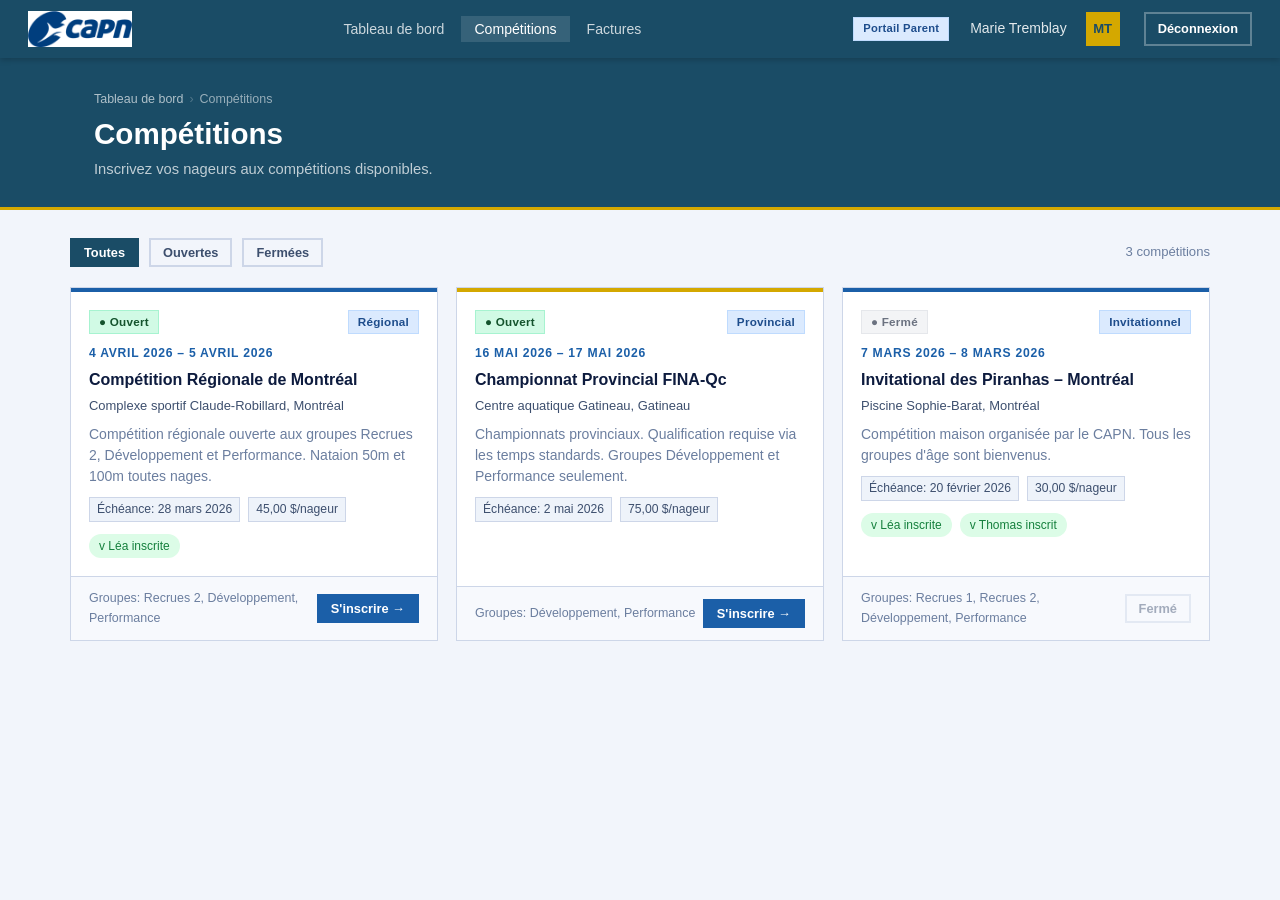
==== commit 2473d74c: "first commit" ====
--- a/competitions.html
+++ b/competitions.html
@@ -10,16 +10,18 @@
 
 <nav class="navbar">
   <a href="dashboard-parent.html" class="navbar-brand">
-    <img src="image.png" alt="CAPN" class="navbar-logo" onerror="this.alt='🐟'; this.style.fontSize='1.5rem';" />
+    <img src="image.png" alt="CAPN" class="navbar-logo" onerror="this.alt='CAPN'; this.style.fontSize='1.1rem'; this.style.fontWeight='800';" />
   </a>
   <ul class="navbar-nav">
-    <li><a href="dashboard-parent.html">🏠 Tableau de bord</a></li>
-    <li><a href="competitions.html" class="active">🏆 Compétitions</a></li>
-    <li><a href="facture.html">📄 Factures</a></li>
+    <li><a href="dashboard-parent.html">Tableau de bord</a></li>
+    <li><a href="competitions.html" class="active">Compétitions</a></li>
+    <li><a href="facture.html">Factures</a></li>
   </ul>
   <div class="navbar-user">
-    <span class="text-sm">Marie Tremblay</span>
-    <div class="avatar">MT</div>
+    <span class="badge badge-info" style="font-size:.7rem; margin-right:12px;">Portail Parent</span>
+    <span class="text-sm" style="margin-right:10px;">Marie Tremblay</span>
+    <div class="avatar" style="margin-right:15px;">MT</div>
+    <a href="index.html" class="btn btn-outline btn-sm" style="color:#fff; border-color:rgba(255,255,255,0.3);">Déconnexion</a>
   </div>
 </nav>
 
@@ -30,7 +32,7 @@
       <span class="breadcrumb-sep">›</span>
       <span>Compétitions</span>
     </div>
-    <h1>🏆 Compétitions</h1>
+    <h1>Compétitions</h1>
     <p>Inscrivez vos nageurs aux compétitions disponibles.</p>
   </div>
 </div>
@@ -70,7 +72,7 @@
 <div class="modal-overlay" id="modal-confirm">
   <div class="modal" style="max-width:460px;">
     <div class="modal-header">
-      <h3>✅ Inscription confirmée</h3>
+      <h3>Inscription confirmée</h3>
       <button class="modal-close" onclick="closeModal2()">✕</button>
     </div>
     <div class="modal-body" id="confirm-body"></div>
@@ -116,15 +118,15 @@
         </div>
         <div class="comp-date">${formatDate(c.date_debut)}${c.date_fin !== c.date_debut ? ' – ' + formatDate(c.date_fin) : ''}</div>
         <div class="comp-title">${c.nom}</div>
-        <div class="comp-location">📍 ${c.lieu}</div>
+        <div class="comp-location">${c.lieu}</div>
         <p class="text-sm text-muted mt-8" style="line-height:1.5;">${c.description}</p>
         <div class="comp-meta">
-          <div class="comp-meta-item">📅 Échéance: ${formatDate(c.echeance_inscription)}</div>
-          <div class="comp-meta-item">💰 ${formatMoney(c.cout)}/nageur</div>
+          <div class="comp-meta-item">Échéance: ${formatDate(c.echeance_inscription)}</div>
+          <div class="comp-meta-item">${formatMoney(c.cout)}/nageur</div>
         </div>
         <div style="margin-top:12px; display:flex; gap:8px; flex-wrap:wrap;">
-          ${leaOk  ? '<span style="font-size:.75rem; background:var(--success-bg); color:var(--success); padding:3px 10px; border-radius:20px;">✓ Léa inscrite</span>' : ''}
-          ${thomOk ? '<span style="font-size:.75rem; background:var(--success-bg); color:var(--success); padding:3px 10px; border-radius:20px;">✓ Thomas inscrit</span>' : ''}
+          ${leaOk  ? '<span style="font-size:.75rem; background:var(--success-bg); color:var(--success); padding:3px 10px; border-radius:20px;">v Léa inscrite</span>' : ''}
+          ${thomOk ? '<span style="font-size:.75rem; background:var(--success-bg); color:var(--success); padding:3px 10px; border-radius:20px;">v Thomas inscrit</span>' : ''}
         </div>
       </div>
       <div class="comp-card-footer">
@@ -156,7 +158,7 @@
   body.innerHTML = `
     <div style="display:flex; flex-direction:column; gap:16px;">
       <div class="alert alert-info">
-        <span class="alert-icon">📅</span>
+        <span class="alert-icon" style="font-weight:bold;">i</span>
         <div>
           <strong>${selectedComp.nom}</strong><br/>
           ${formatDate(selectedComp.date_debut)} · ${selectedComp.lieu}<br/>
@@ -168,7 +170,7 @@
         <label class="form-label">Sélectionner le(s) nageur(s) <span class="required">*</span></label>
         <div style="display:flex; flex-direction:column; gap:8px;" id="nageur-checkboxes">
           ${nageurs.length === 0
-            ? '<div class="alert alert-warning"><span class="alert-icon">⚠️</span><div>Aucun de vos nageurs n\'est éligible à cette compétition (groupe requis: ' + selectedComp.groupes_eligible.join(', ') + ').</div></div>'
+            ? '<div class="alert alert-warning"><span class="alert-icon"></span><div>Aucun de vos nageurs n\'est éligible à cette compétition (groupe requis: ' + selectedComp.groupes_eligible.join(', ') + ').</div></div>'
             : nageurs.map(n => {
                 const dejaInscrit = selectedComp.inscription_nageur[n.id] === 'inscrit';
                 return `
@@ -176,7 +178,7 @@
                     <input type="checkbox" value="${n.id}" ${dejaInscrit ? 'checked disabled' : ''} onchange="updateNageurSelection(this)"/>
                     <div>
                       <div style="font-weight:600;">${n.prenom} ${n.nom}</div>
-                      <div class="text-xs text-muted">${n.age} ans · ${n.groupe} ${dejaInscrit ? '· <span style="color:var(--success)">✓ Déjà inscrit(e)</span>' : ''}</div>
+                      <div class="text-xs text-muted">${n.age} ans · ${n.groupe} ${dejaInscrit ? '· <span style="color:var(--success)">v Déjà inscrit(e)</span>' : ''}</div>
                     </div>
                     <div style="margin-left:auto; font-weight:700; color:var(--capn-teal);">${formatMoney(selectedComp.cout)}</div>
                   </label>`;
@@ -186,7 +188,7 @@
       </div>
 
       <div class="alert alert-warning">
-        <span class="alert-icon">💳</span>
+        <span class="alert-icon" style="font-weight:bold;">!</span>
         <div>Une facture sera générée et envoyée à votre courriel. Le paiement devra être effectué avant l'échéance.</div>
       </div>
     </div>`;
@@ -216,17 +218,25 @@
   const body = document.getElementById('confirm-body');
   body.innerHTML = `
     <div style="display:flex; flex-direction:column; gap:12px;">
-      <div style="text-align:center; font-size:2.5rem; margin-bottom:4px;">🎉</div>
-      <p class="text-sm">Votre inscription à <strong>${selectedComp.nom}</strong> est bien enregistrée !</p>
+      <div style="text-align:center; font-size:2.5rem; margin-bottom:4px;"></div>
+      <p class="text-sm">Félicitations ! L'inscription à <strong>${selectedComp.nom}</strong> a été complétée avec succès.</p>
       ${results.map(r => `
-        <div style="background:var(--success-bg); padding:10px 14px; border-radius:8px; font-size:.85rem;">
+        <div style="background:var(--success-bg); border:1px solid var(--success); padding:10px 14px; border-radius:8px; font-size:.85rem;">
           <strong>${r.nageur.prenom} ${r.nageur.nom}</strong><br/>
-          Confirmation : <code>${r.confirmation}</code>
+          Numéro de confirmation : <code>${r.confirmation}</code>
         </div>`).join('')}
-      <div class="alert alert-info mt-8">
-        <span class="alert-icon">📧</span>
-        <div>Une confirmation a été envoyée par courriel. Votre nageur devra maintenant choisir ses épreuves.</div>
-      </div>
+      
+      <div class="alert alert-info" style="margin-top:8px;">
+        <span class="alert-icon"></span>
+        <div><strong>Facturation :</strong> Une facture de ${formatMoney(selectedComp.cout * results.length)} a été ajoutée à votre compte.</div>
+      </div>
+
+      <div class="alert alert-warning" style="margin-top:4px;">
+        <span class="alert-icon"></span>
+        <div><strong>Étape suivante :</strong> Vos nageurs peuvent maintenant se connecter à leur portail pour <strong>choisir leurs épreuves</strong> (CU-06).</div>
+      </div>
+
+      <button class="btn btn-navy btn-sm" onclick="window.location='facture.html'" style="margin-top:10px;">Voir mes factures</button>
     </div>`;
   document.getElementById('modal-confirm').classList.add('open');
 }
--- a/styles.css
+++ b/styles.css
@@ -966,7 +966,7 @@
 .step.done::before {
   background: var(--success);
   color: #fff;
-  content: '✓';
+  content: 'v';
   border-color: var(--success);
 }
 
